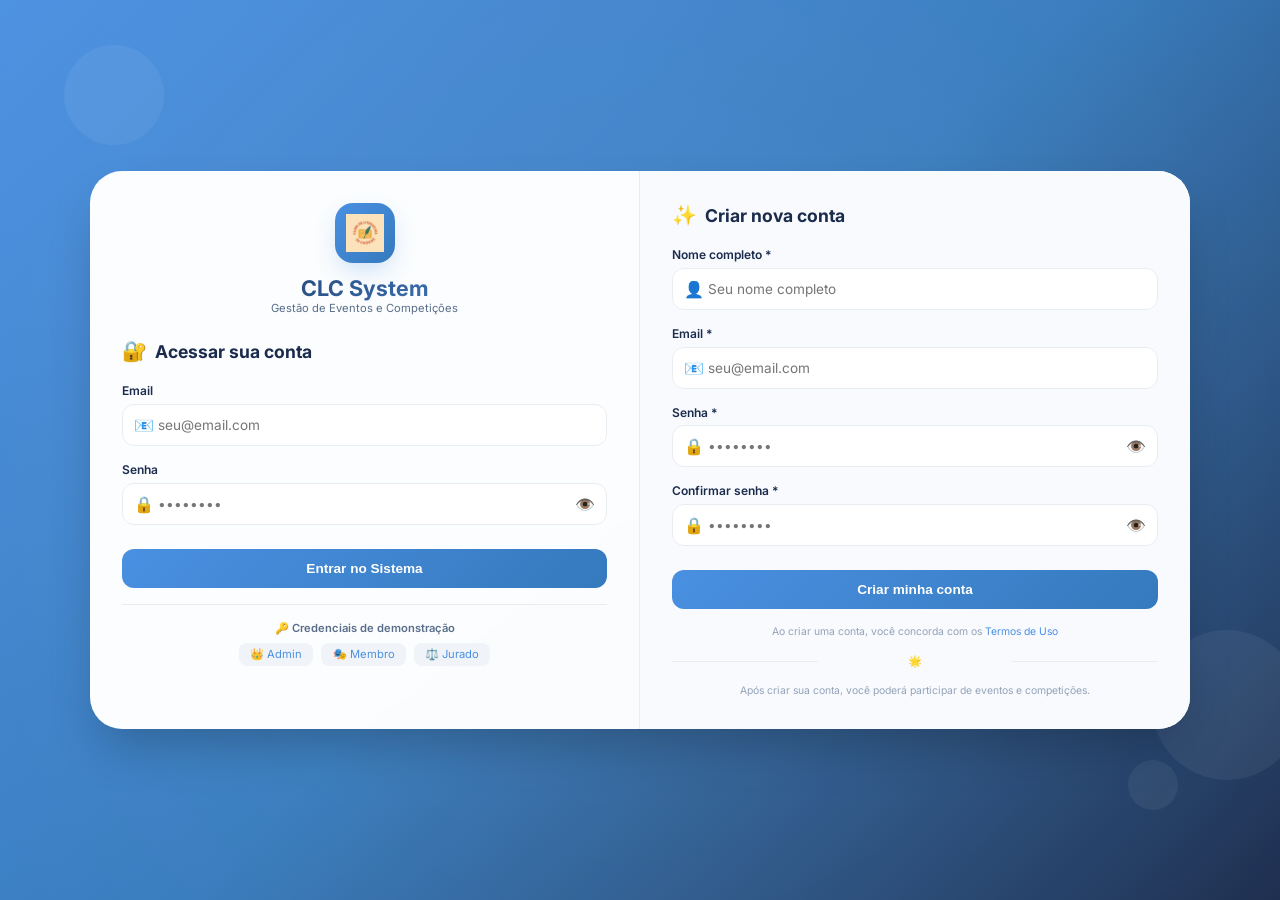
==== index.html @ 3ccc5518 "Primeiro commit - Sistema CLC" ====
<!DOCTYPE html>
<html lang="pt">
<head>
    <meta charset="UTF-8">
    <meta name="viewport" content="width=device-width, initial-scale=1.0">
    <title>CLC System - Acesso</title>
    <link href="https://fonts.googleapis.com/css2?family=Inter:ital,wght@0,300;0,400;0,500;0,600;0,700;0,800;1,400&display=swap" rel="stylesheet">
    <style>
        * {
            margin: 0;
            padding: 0;
            box-sizing: border-box;
        }

        body {
            font-family: 'Inter', -apple-system, BlinkMacSystemFont, sans-serif;
            background: linear-gradient(135deg, #4A90E2 0%, #357ABD 50%, #1A2B4C 100%);
            min-height: 100vh;
            display: flex;
            align-items: center;
            justify-content: center;
            position: relative;
            padding: 1.5rem;
        }

        .bg-animation {
            position: fixed;
            top: 0;
            left: 0;
            right: 0;
            bottom: 0;
            z-index: 0;
        }

        .bg-animation::before {
            content: '';
            position: absolute;
            top: -50%;
            left: -50%;
            width: 200%;
            height: 200%;
            background: radial-gradient(circle, rgba(255,255,255,0.08) 0%, transparent 70%);
            animation: rotate 20s linear infinite;
        }

        @keyframes rotate {
            from { transform: rotate(0deg); }
            to { transform: rotate(360deg); }
        }

        .bubble {
            position: fixed;
            background: rgba(255,255,255,0.06);
            border-radius: 50%;
            pointer-events: none;
            animation: float 8s ease-in-out infinite;
        }

        @keyframes float {
            0%, 100% { transform: translateY(0) rotate(0deg); }
            50% { transform: translateY(-20px) rotate(5deg); }
        }

        .login-container {
            position: relative;
            z-index: 10;
            width: 100%;
            max-width: 1100px;
            margin: 0 auto;
        }

        .login-card {
            background: rgba(255, 255, 255, 0.98);
            backdrop-filter: blur(10px);
            border-radius: 32px;
            box-shadow: 0 25px 50px -12px rgba(0, 0, 0, 0.25);
            display: grid;
            grid-template-columns: 1fr 1fr;
            overflow: hidden;
            animation: fadeInUp 0.5s ease-out;
        }

        @keyframes fadeInUp {
            from {
                opacity: 0;
                transform: translateY(30px);
            }
            to {
                opacity: 1;
                transform: translateY(0);
            }
        }

        .login-side {
            padding: 2rem;
            border-right: 1px solid #E8EDF2;
        }

        .register-side {
            padding: 2rem;
            background: #F8FAFE;
        }

        .logo {
            text-align: center;
            margin-bottom: 1.5rem;
        }

        .logo-icon {
            width: 60px;
            height: 60px;
            background: linear-gradient(135deg, #4A90E2 0%, #357ABD 100%);
            border-radius: 18px;
            display: inline-flex;
            align-items: center;
            justify-content: center;
            margin-bottom: 0.75rem;
            box-shadow: 0 10px 25px -5px rgba(74, 144, 226, 0.3);
        }

        .logo-icon img {
            width: 38px;
            height: 38px;
            object-fit: contain;
        }

        .logo h2 {
            font-size: 1.35rem;
            font-weight: 700;
            background: linear-gradient(135deg, #1A2B4C 0%, #4A90E2 100%);
            -webkit-background-clip: text;
            background-clip: text;
            color: transparent;
        }

        .logo p {
            color: #5A6E8A;
            font-size: 0.7rem;
        }

        .section-title {
            font-size: 1.1rem;
            font-weight: 700;
            color: #1A2B4C;
            margin-bottom: 1.25rem;
            display: flex;
            align-items: center;
            gap: 0.5rem;
        }

        .section-title span {
            font-size: 1.25rem;
        }

        .input-group {
            margin-bottom: 1rem;
        }

        .input-group label {
            display: block;
            font-size: 0.75rem;
            font-weight: 600;
            margin-bottom: 0.35rem;
            color: #1A2B4C;
        }

        .input-icon {
            position: relative;
        }

        .input-icon input {
            width: 100%;
            padding: 0.75rem 0.85rem 0.75rem 2.2rem;
            border: 1.5px solid #E8EDF2;
            border-radius: 12px;
            font-size: 0.85rem;
            font-family: 'Inter', sans-serif;
            transition: all 0.2s ease;
            background: white;
        }

        .input-icon input:focus {
            outline: none;
            border-color: #4A90E2;
            box-shadow: 0 0 0 3px rgba(74, 144, 226, 0.1);
        }

        .input-icon .icon {
            position: absolute;
            left: 0.75rem;
            top: 50%;
            transform: translateY(-50%);
            font-size: 1rem;
        }

        .toggle-password {
            position: absolute;
            right: 0.75rem;
            top: 50%;
            transform: translateY(-50%);
            cursor: pointer;
            color: #94A3B8;
            font-size: 1rem;
        }

        .toggle-password:hover {
            color: #4A90E2;
        }

        .btn-primary {
            width: 100%;
            padding: 0.75rem;
            background: linear-gradient(135deg, #4A90E2 0%, #357ABD 100%);
            color: white;
            border: none;
            border-radius: 12px;
            font-size: 0.85rem;
            font-weight: 600;
            cursor: pointer;
            transition: all 0.2s ease;
            margin-top: 0.5rem;
        }

        .btn-primary:hover {
            transform: translateY(-1px);
            box-shadow: 0 8px 20px -5px rgba(74, 144, 226, 0.4);
        }

        .btn-primary:disabled {
            opacity: 0.7;
            cursor: not-allowed;
            transform: none;
        }

        .error-message {
            background: rgba(239, 68, 68, 0.1);
            border: 1px solid #EF4444;
            color: #EF4444;
            padding: 0.5rem;
            border-radius: 10px;
            margin-bottom: 0.75rem;
            font-size: 0.75rem;
            display: flex;
            align-items: center;
            gap: 0.5rem;
        }

        .success-message {
            background: rgba(34, 197, 94, 0.1);
            border: 1px solid #22C55E;
            color: #22C55E;
            padding: 0.5rem;
            border-radius: 10px;
            margin-bottom: 0.75rem;
            font-size: 0.75rem;
            display: flex;
            align-items: center;
            gap: 0.5rem;
        }

        .demo-credentials {
            margin-top: 1rem;
            padding-top: 1rem;
            border-top: 1px solid #E8EDF2;
        }

        .demo-title {
            font-size: 0.7rem;
            font-weight: 600;
            color: #5A6E8A;
            margin-bottom: 0.5rem;
            text-align: center;
        }

        .demo-items {
            display: flex;
            flex-wrap: wrap;
            gap: 0.5rem;
            justify-content: center;
        }

        .demo-item {
            font-size: 0.7rem;
            padding: 0.3rem 0.7rem;
            background: #F0F4F8;
            border-radius: 8px;
            color: #4A90E2;
            cursor: pointer;
            transition: all 0.2s;
        }

        .demo-item:hover {
            background: #4A90E2;
            color: white;
        }

        .spinner {
            display: inline-block;
            width: 14px;
            height: 14px;
            border: 2px solid white;
            border-top-color: transparent;
            border-radius: 50%;
            animation: spin 0.6s linear infinite;
            margin-right: 0.5rem;
        }

        @keyframes spin {
            to { transform: rotate(360deg); }
        }

        .info-text {
            text-align: center;
            margin-top: 1rem;
            font-size: 0.65rem;
            color: #94A3B8;
        }

        .info-text a {
            color: #4A90E2;
            text-decoration: none;
        }

        .separator {
            text-align: center;
            margin: 1rem 0;
            font-size: 0.7rem;
            color: #CBD5E1;
            position: relative;
        }

        .separator::before,
        .separator::after {
            content: '';
            position: absolute;
            top: 50%;
            width: 30%;
            height: 1px;
            background: #E8EDF2;
        }

        .separator::before { left: 0; }
        .separator::after { right: 0; }

        @media (max-width: 900px) {
            .login-card {
                grid-template-columns: 1fr;
            }
            .login-side {
                border-right: none;
                border-bottom: 1px solid #E8EDF2;
            }
        }

        @media (max-width: 480px) {
            .login-side, .register-side {
                padding: 1.5rem;
            }
        }
    </style>
</head>
<body>
    <div class="bg-animation"></div>
    
    <div class="bubble" style="width: 100px; height: 100px; top: 5%; left: 5%;"></div>
    <div class="bubble" style="width: 50px; height: 50px; bottom: 10%; right: 8%; animation-delay: 1s;"></div>
    <div class="bubble" style="width: 150px; height: 150px; top: 70%; left: 90%; animation-delay: 2s;"></div>

    <div class="login-container">
        <div class="login-card">
            <!-- LADO ESQUERDO - LOGIN -->
            <div class="login-side">
                <div class="logo">
                    <div class="logo-icon">
                        <img src="CLC Logotipo.jpg" alt="CLC Logo" onerror="this.src='data:image/svg+xml,<svg xmlns=%22http://www.w3.org/2000/svg%22 viewBox=%220 0 24 24%22><path fill=%22%234A90E2%22 d=%22M12 2L2 7L12 12L22 7L12 2Z%22/><path fill=%22%23357ABD%22 d=%22M2 17L12 22L22 17L12 12L2 17Z%22/></svg>'">
                    </div>
                    <h2>CLC System</h2>
                    <p>Gestão de Eventos e Competições</p>
                </div>

                <div class="section-title">
                    <span>🔐</span> Acessar sua conta
                </div>

                <div id="loginErrorMessage" class="error-message" style="display: none;">
                    <span>⚠️</span>
                    <span id="loginErrorText"></span>
                </div>
                
                <form id="loginForm">
                    <div class="input-group">
                        <label>Email</label>
                        <div class="input-icon">
                            <span class="icon">📧</span>
                            <input type="email" id="loginEmail" required placeholder="seu@email.com">
                        </div>
                    </div>
                    
                    <div class="input-group">
                        <label>Senha</label>
                        <div class="input-icon">
                            <span class="icon">🔒</span>
                            <input type="password" id="loginPassword" required placeholder="••••••••">
                            <span class="toggle-password" onclick="togglePassword('loginPassword')">👁️</span>
                        </div>
                    </div>
                    
                    <button type="submit" class="btn-primary" id="loginBtn">
                        Entrar no Sistema
                    </button>
                </form>

                <div class="demo-credentials">
                    <div class="demo-title">🔑 Credenciais de demonstração</div>
                    <div class="demo-items">
                        <span class="demo-item" onclick="preencherDemo('admin')">👑 Admin</span>
                        <span class="demo-item" onclick="preencherDemo('membro')">🎭 Membro</span>
                        <span class="demo-item" onclick="preencherDemo('jurado')">⚖️ Jurado</span>
                    </div>
                </div>
            </div>

            <!-- LADO DIREITO - REGISTRO -->
            <div class="register-side">
                <div class="section-title">
                    <span>✨</span> Criar nova conta
                </div>

                <div id="registroErrorMessage" class="error-message" style="display: none;">
                    <span>⚠️</span>
                    <span id="registroErrorText"></span>
                </div>
                <div id="registroSuccessMessage" class="success-message" style="display: none;">
                    <span>✅</span>
                    <span id="registroSuccessText"></span>
                </div>
                
                <form id="registroForm">
                    <div class="input-group">
                        <label>Nome completo *</label>
                        <div class="input-icon">
                            <span class="icon">👤</span>
                            <input type="text" id="regNome" required placeholder="Seu nome completo">
                        </div>
                    </div>
                    
                    <div class="input-group">
                        <label>Email *</label>
                        <div class="input-icon">
                            <span class="icon">📧</span>
                            <input type="email" id="regEmail" required placeholder="seu@email.com">
                        </div>
                    </div>
                    
                    <div class="input-group">
                        <label>Senha *</label>
                        <div class="input-icon">
                            <span class="icon">🔒</span>
                            <input type="password" id="regPassword" required placeholder="••••••••">
                            <span class="toggle-password" onclick="togglePassword('regPassword')">👁️</span>
                        </div>
                    </div>
                    
                    <div class="input-group">
                        <label>Confirmar senha *</label>
                        <div class="input-icon">
                            <span class="icon">🔒</span>
                            <input type="password" id="regConfirmPassword" required placeholder="••••••••">
                            <span class="toggle-password" onclick="togglePassword('regConfirmPassword')">👁️</span>
                        </div>
                    </div>
                    
                    <button type="submit" class="btn-primary" id="registroBtn">
                        Criar minha conta
                    </button>
                </form>
                
                <div class="info-text">
                    Ao criar uma conta, você concorda com os <a href="#">Termos de Uso</a>
                </div>
                
                <div class="separator">
                    <span>🌟</span>
                </div>
                
                <div class="info-text" style="margin-top: 0.5rem;">
                    Após criar sua conta, você poderá participar de eventos e competições.
                </div>
            </div>
        </div>
    </div>

    <script src="js/api.js"></script>
    <script>
        function togglePassword(inputId) {
            const input = document.getElementById(inputId);
            input.type = input.type === 'password' ? 'text' : 'password';
        }
        
        function mostrarErro(containerId, textId, mensagem) {
            const container = document.getElementById(containerId);
            const textSpan = document.getElementById(textId);
            textSpan.textContent = mensagem;
            container.style.display = 'flex';
            setTimeout(() => {
                container.style.display = 'none';
            }, 4000);
        }
        
        function mostrarSucesso(containerId, textId, mensagem) {
            const container = document.getElementById(containerId);
            const textSpan = document.getElementById(textId);
            textSpan.textContent = mensagem;
            container.style.display = 'flex';
            setTimeout(() => {
                container.style.display = 'none';
            }, 4000);
        }
        
        function preencherDemo(tipo) {
            if (tipo === 'admin') {
                document.getElementById('loginEmail').value = 'admin@clc.com';
                document.getElementById('loginPassword').value = 'admin123';
            } else if (tipo === 'membro') {
                document.getElementById('loginEmail').value = 'membro@clc.com';
                document.getElementById('loginPassword').value = '123456';
            } else if (tipo === 'jurado') {
                document.getElementById('loginEmail').value = 'jurado@clc.com';
                document.getElementById('loginPassword').value = '123456';
            }
            
            const btn = event.target;
            const originalText = btn.textContent;
            btn.textContent = '✓ Preenchido!';
            setTimeout(() => {
                btn.textContent = originalText;
            }, 1000);
        }
        
        // LOGIN
        document.getElementById('loginForm').addEventListener('submit', async (e) => {
            e.preventDefault();
            
            const email = document.getElementById('loginEmail').value;
            const senha = document.getElementById('loginPassword').value;
            const btn = document.getElementById('loginBtn');
            
            btn.innerHTML = '<span class="spinner"></span> Entrando...';
            btn.disabled = true;
            
            try {
                await api.login(email, senha);
                window.location.href = 'dashboard.html';
            } catch (error) {
                mostrarErro('loginErrorMessage', 'loginErrorText', error.message || 'Email ou senha inválidos');
                btn.innerHTML = 'Entrar no Sistema';
                btn.disabled = false;
            }
        });
        
        // REGISTRO
        document.getElementById('registroForm').addEventListener('submit', async (e) => {
            e.preventDefault();
            
            const nome = document.getElementById('regNome').value;
            const email = document.getElementById('regEmail').value;
            const senha = document.getElementById('regPassword').value;
            const confirmSenha = document.getElementById('regConfirmPassword').value;
            
            if (senha !== confirmSenha) {
                mostrarErro('registroErrorMessage', 'registroErrorText', '❌ As senhas não coincidem');
                return;
            }
            
            if (senha.length < 4) {
                mostrarErro('registroErrorMessage', 'registroErrorText', '❌ A senha deve ter pelo menos 4 caracteres');
                return;
            }
            
            const btn = document.getElementById('registroBtn');
            btn.innerHTML = '<span class="spinner"></span> Criando conta...';
            btn.disabled = true;
            
            try {
                // 1. Criar usuário
                const novoUsuario = await api.salvarUsuario({
                    nome: nome,
                    email: email,
                    senha: senha,
                    tipo: 'MEMBRO'
                });
                
                console.log('Usuário criado:', novoUsuario);
                
                // 2. Criar membro automaticamente
                const membroData = {
                    usuario: { id: novoUsuario.id },
                    dataRegistro: new Date().toISOString().split('T')[0]
                };
                
                console.log('Dados do membro:', membroData);
                
                await api.salvarMembro(membroData);
                
                mostrarSucesso('registroSuccessMessage', 'registroSuccessText', '✅ Conta criada com sucesso! Agora faça login.');
                
                document.getElementById('registroForm').reset();
                document.getElementById('loginEmail').value = email;
                
                setTimeout(() => {
                    document.querySelector('.login-side').scrollIntoView({ behavior: 'smooth' });
                }, 500);
                
            } catch (error) {
                console.error('Erro detalhado:', error);
                let mensagem = '❌ Erro ao criar conta. ';
                if (error.message) mensagem += error.message;
                mostrarErro('registroErrorMessage', 'registroErrorText', mensagem);
            } finally {
                btn.innerHTML = 'Criar minha conta';
                btn.disabled = false;
            }
        });
    </script>
</body>
</html>
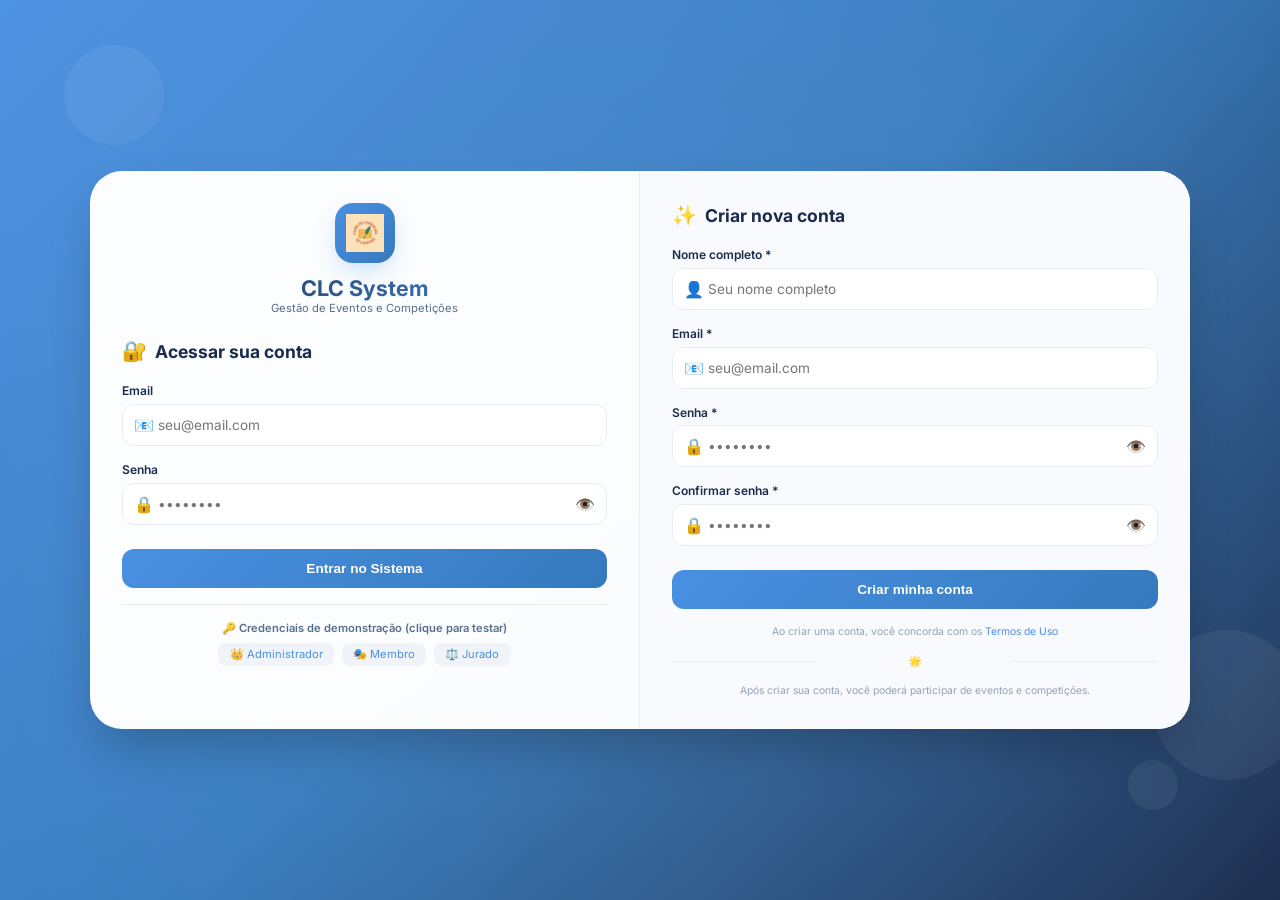
==== commit f11dc63f: "Atualização: melhorias no index" ====
--- a/index.html
+++ b/index.html
@@ -341,6 +341,18 @@
 
         .separator::before { left: 0; }
         .separator::after { right: 0; }
+
+        /* Badge de demonstração */
+        .demo-badge {
+            display: inline-block;
+            background: rgba(245, 166, 35, 0.15);
+            color: #F5A623;
+            font-size: 0.6rem;
+            padding: 0.2rem 0.5rem;
+            border-radius: 20px;
+            margin-left: 0.5rem;
+            font-weight: 500;
+        }
 
         @media (max-width: 900px) {
             .login-card {
@@ -411,9 +423,9 @@
                 </form>
 
                 <div class="demo-credentials">
-                    <div class="demo-title">🔑 Credenciais de demonstração</div>
+                    <div class="demo-title">🔑 Credenciais de demonstração (clique para testar)</div>
                     <div class="demo-items">
-                        <span class="demo-item" onclick="preencherDemo('admin')">👑 Admin</span>
+                        <span class="demo-item" onclick="preencherDemo('admin')">👑 Administrador</span>
                         <span class="demo-item" onclick="preencherDemo('membro')">🎭 Membro</span>
                         <span class="demo-item" onclick="preencherDemo('jurado')">⚖️ Jurado</span>
                     </div>
@@ -490,8 +502,28 @@
         </div>
     </div>
 
-    <script src="js/api.js"></script>
     <script>
+        // ============================================
+        // DEMO CREDENTIALS - FUNCIONA LOCALMENTE
+        // ============================================
+        
+        const DEMO_USERS = [
+            { email: 'admin@clc.com', senha: 'admin123', nome: 'Administrador', tipo: 'ADMIN', id: 1 },
+            { email: 'membro@clc.com', senha: '123456', nome: 'João Membro', tipo: 'MEMBRO', id: 2 },
+            { email: 'jurado@clc.com', senha: '123456', nome: 'Maria Jurada', tipo: 'JURADO', id: 3 }
+        ];
+        
+        // Mock do localStorage
+        function mockLogin(email, senha) {
+            const user = DEMO_USERS.find(u => u.email === email && u.senha === senha);
+            if (user) {
+                localStorage.setItem('token', 'demo-token-' + user.id);
+                localStorage.setItem('user', JSON.stringify(user));
+                return true;
+            }
+            return false;
+        }
+        
         function togglePassword(inputId) {
             const input = document.getElementById(inputId);
             input.type = input.type === 'password' ? 'text' : 'password';
@@ -529,6 +561,7 @@
                 document.getElementById('loginPassword').value = '123456';
             }
             
+            // Efeito visual no botão clicado
             const btn = event.target;
             const originalText = btn.textContent;
             btn.textContent = '✓ Preenchido!';
@@ -537,7 +570,7 @@
             }, 1000);
         }
         
-        // LOGIN
+        // LOGIN - Usa dados de demonstração
         document.getElementById('loginForm').addEventListener('submit', async (e) => {
             e.preventDefault();
             
@@ -548,17 +581,25 @@
             btn.innerHTML = '<span class="spinner"></span> Entrando...';
             btn.disabled = true;
             
-            try {
-                await api.login(email, senha);
-                window.location.href = 'dashboard.html';
-            } catch (error) {
-                mostrarErro('loginErrorMessage', 'loginErrorText', error.message || 'Email ou senha inválidos');
-                btn.innerHTML = 'Entrar no Sistema';
-                btn.disabled = false;
-            }
+            // Simular delay de rede
+            setTimeout(() => {
+                try {
+                    if (mockLogin(email, senha)) {
+                        window.location.href = 'dashboard.html';
+                    } else {
+                        mostrarErro('loginErrorMessage', 'loginErrorText', '❌ Email ou senha inválidos. Use as credenciais de demonstração.');
+                        btn.innerHTML = 'Entrar no Sistema';
+                        btn.disabled = false;
+                    }
+                } catch (error) {
+                    mostrarErro('loginErrorMessage', 'loginErrorText', error.message || 'Erro ao fazer login');
+                    btn.innerHTML = 'Entrar no Sistema';
+                    btn.disabled = false;
+                }
+            }, 800);
         });
         
-        // REGISTRO
+        // REGISTRO - Simula criação de conta
         document.getElementById('registroForm').addEventListener('submit', async (e) => {
             e.preventDefault();
             
@@ -577,30 +618,39 @@
                 return;
             }
             
+            if (!nome || !email) {
+                mostrarErro('registroErrorMessage', 'registroErrorText', '❌ Preencha todos os campos');
+                return;
+            }
+            
             const btn = document.getElementById('registroBtn');
             btn.innerHTML = '<span class="spinner"></span> Criando conta...';
             btn.disabled = true;
             
-            try {
-                // 1. Criar usuário
-                const novoUsuario = await api.salvarUsuario({
-                    nome: nome,
+            // Simular criação de conta
+            setTimeout(() => {
+                // Verificar se email já existe nos demos
+                const emailExiste = DEMO_USERS.some(u => u.email === email);
+                if (emailExiste) {
+                    mostrarErro('registroErrorMessage', 'registroErrorText', '❌ Este email já está cadastrado!');
+                    btn.innerHTML = 'Criar minha conta';
+                    btn.disabled = false;
+                    return;
+                }
+                
+                // Salvar no localStorage (simulando banco)
+                const novoUsuario = {
                     email: email,
                     senha: senha,
-                    tipo: 'MEMBRO'
-                });
-                
-                console.log('Usuário criado:', novoUsuario);
-                
-                // 2. Criar membro automaticamente
-                const membroData = {
-                    usuario: { id: novoUsuario.id },
-                    dataRegistro: new Date().toISOString().split('T')[0]
+                    nome: nome,
+                    tipo: 'MEMBRO',
+                    id: Date.now()
                 };
                 
-                console.log('Dados do membro:', membroData);
-                
-                await api.salvarMembro(membroData);
+                // Armazenar usuários criados
+                let usuariosCriados = JSON.parse(localStorage.getItem('demo_usuarios') || '[]');
+                usuariosCriados.push(novoUsuario);
+                localStorage.setItem('demo_usuarios', JSON.stringify(usuariosCriados));
                 
                 mostrarSucesso('registroSuccessMessage', 'registroSuccessText', '✅ Conta criada com sucesso! Agora faça login.');
                 
@@ -611,15 +661,58 @@
                     document.querySelector('.login-side').scrollIntoView({ behavior: 'smooth' });
                 }, 500);
                 
-            } catch (error) {
-                console.error('Erro detalhado:', error);
-                let mensagem = '❌ Erro ao criar conta. ';
-                if (error.message) mensagem += error.message;
-                mostrarErro('registroErrorMessage', 'registroErrorText', mensagem);
-            } finally {
                 btn.innerHTML = 'Criar minha conta';
                 btn.disabled = false;
-            }
+            }, 1000);
+        });
+        
+        // Atualizar mockLogin para incluir usuários criados
+        const originalMockLogin = mockLogin;
+        window.mockLogin = function(email, senha) {
+            // Verificar nos usuários demo padrão
+            const demoUser = DEMO_USERS.find(u => u.email === email && u.senha === senha);
+            if (demoUser) {
+                localStorage.setItem('token', 'demo-token-' + demoUser.id);
+                localStorage.setItem('user', JSON.stringify(demoUser));
+                return true;
+            }
+            
+            // Verificar nos usuários criados
+            const usuariosCriados = JSON.parse(localStorage.getItem('demo_usuarios') || '[]');
+            const createdUser = usuariosCriados.find(u => u.email === email && u.senha === senha);
+            if (createdUser) {
+                localStorage.setItem('token', 'demo-token-' + createdUser.id);
+                localStorage.setItem('user', JSON.stringify(createdUser));
+                return true;
+            }
+            
+            return false;
+        };
+        
+        // Sobrescrever a função global
+        window.mockLogin = window.mockLogin;
+        
+        // Atualizar o evento de login para usar a nova função
+        document.getElementById('loginForm').removeEventListener('submit', document.getElementById('loginForm').submit);
+        document.getElementById('loginForm').addEventListener('submit', async (e) => {
+            e.preventDefault();
+            
+            const email = document.getElementById('loginEmail').value;
+            const senha = document.getElementById('loginPassword').value;
+            const btn = document.getElementById('loginBtn');
+            
+            btn.innerHTML = '<span class="spinner"></span> Entrando...';
+            btn.disabled = true;
+            
+            setTimeout(() => {
+                if (window.mockLogin(email, senha)) {
+                    window.location.href = 'dashboard.html';
+                } else {
+                    mostrarErro('loginErrorMessage', 'loginErrorText', '❌ Email ou senha inválidos. Use as credenciais de demonstração ou crie uma conta.');
+                    btn.innerHTML = 'Entrar no Sistema';
+                    btn.disabled = false;
+                }
+            }, 800);
         });
     </script>
 </body>
